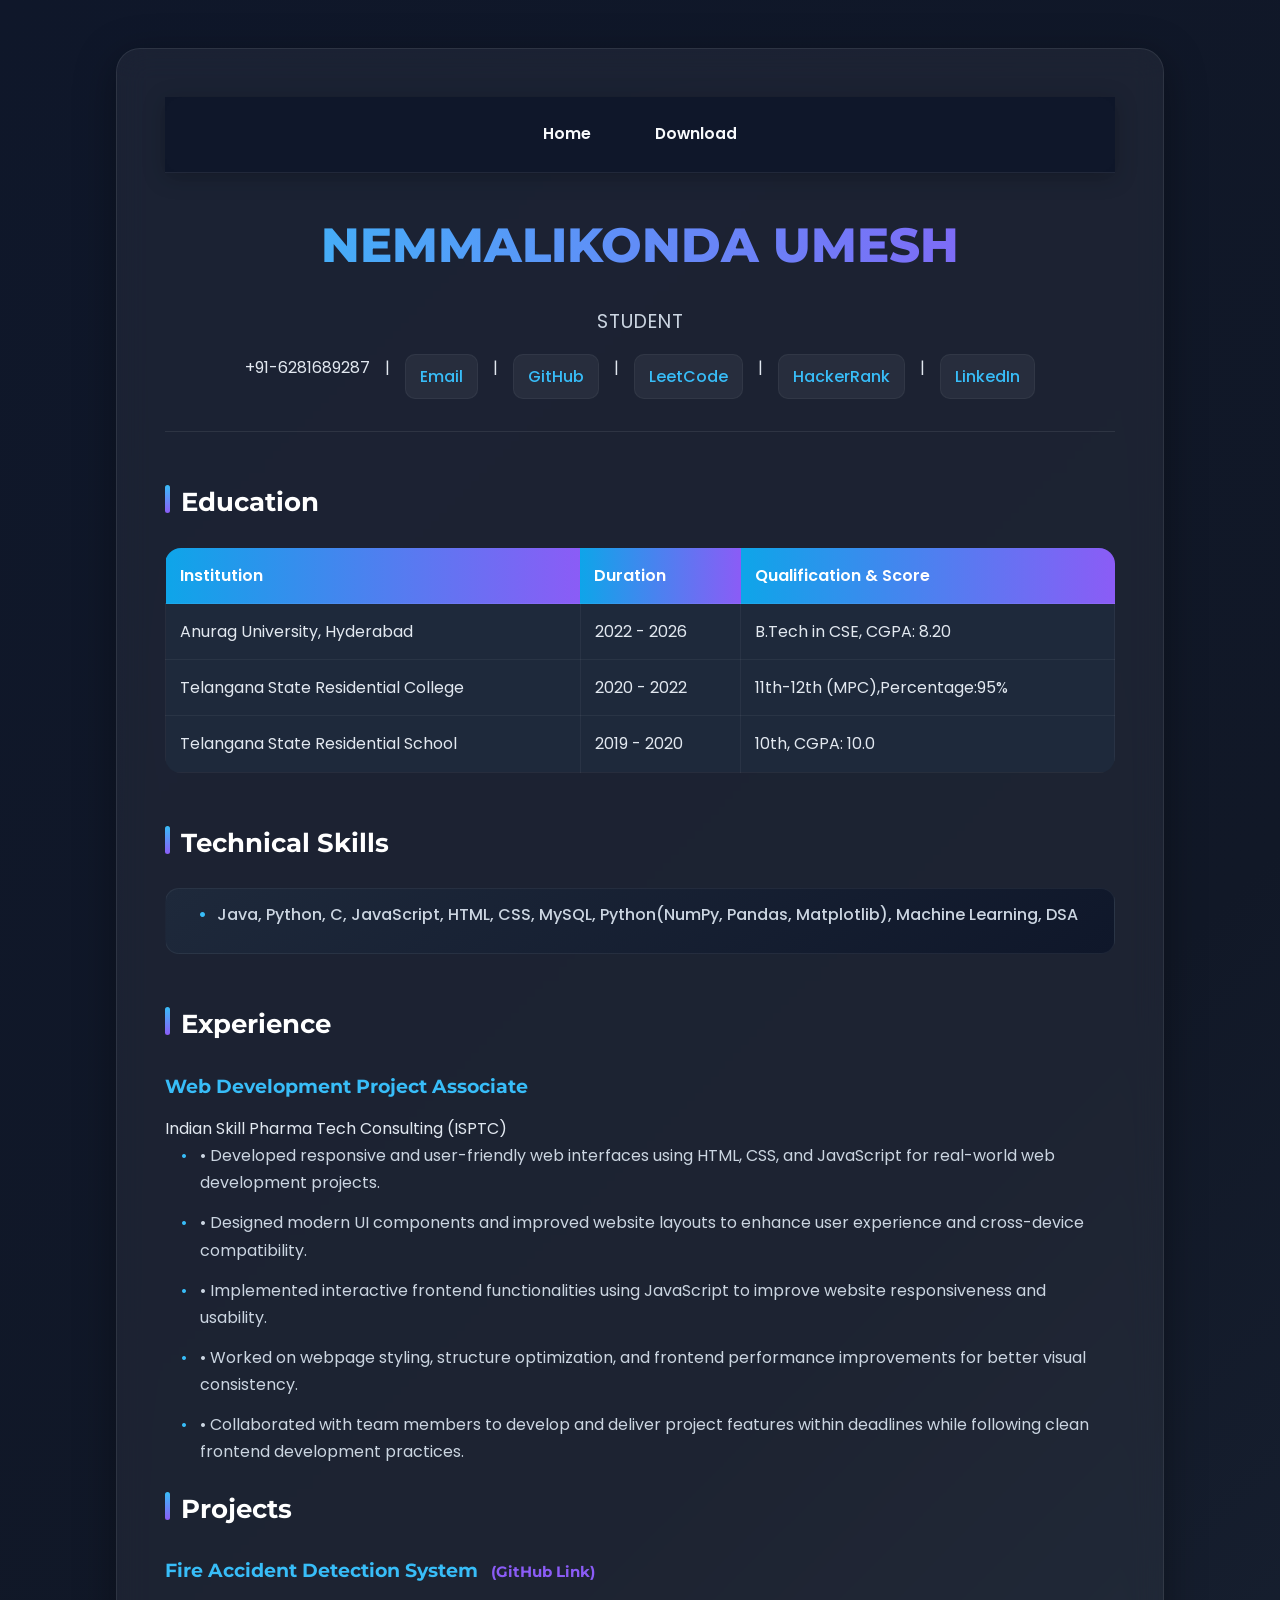
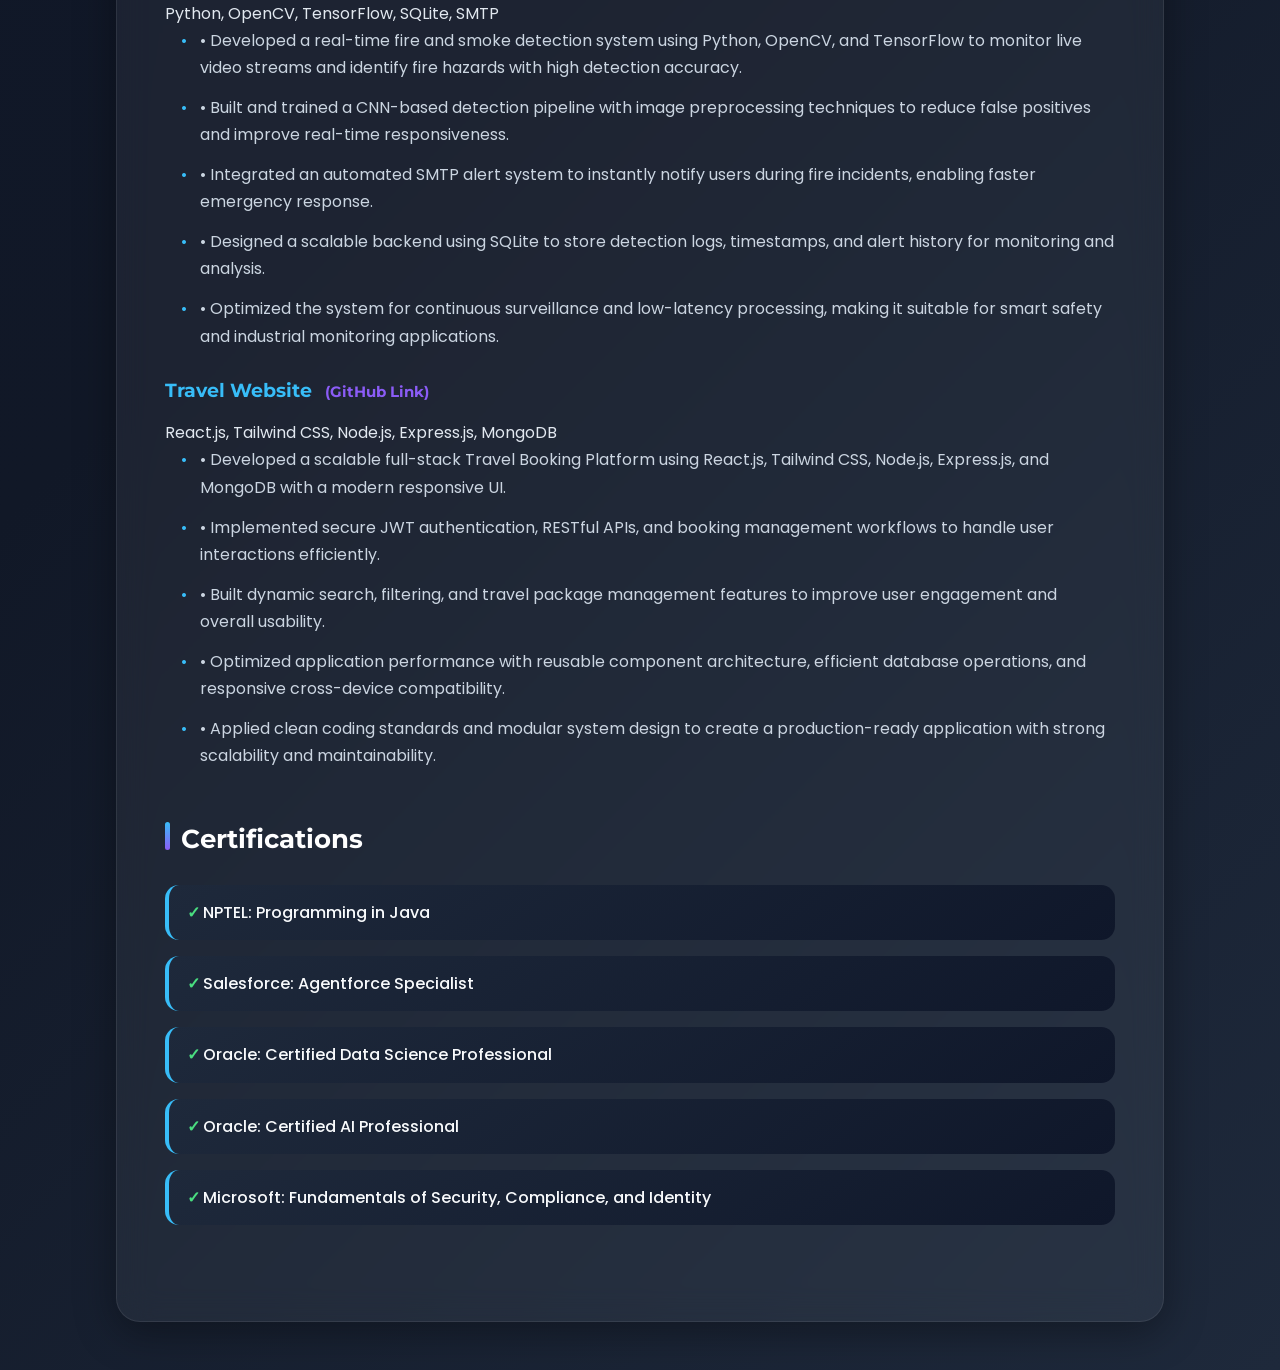
==== resume.html @ 6491c3d7 "Add files via upload" ====
<!DOCTYPE html>
<html lang="en">
<head>
  <meta charset="UTF-8">
  <meta name="viewport" content="width=device-width, initial-scale=1">
  <title>Resume</title>
  <link rel="icon" href="..\images\logo.jpg" type="image/png"/> 
  <link href="resume.css" rel="stylesheet">
</head>
<body>
  <div class="resume-wrapper">
    <header class="header">
      <div class="strip">
      <a href="index.html">Home</a>
      <a href="./Nemalikonda UmeshN.pdf" download>Download</a>
      </div>
      <h1 class="name">NEMMALIKONDA UMESH</h1>
      <p class="title">STUDENT</p>
      <div class="contact-info">
        <span>+91-6281689287</span> |
        <a href="mailto:umeshkumarnemalikonda@gmail.com" class="contact-item">Email</a> |
        <a href="https://github.com/NemalikondaUmesh" class="contact-item">GitHub</a> |
        <a href="https://leetcode.com/u/Umeshnemalikonda/" class="contact-item">LeetCode</a> |
        <a href="https://www.hackerrank.com/profile/22eg105n39" class="contact-item">HackerRank</a>  |
        <a href="https://www.linkedin.com/in/nemalikonda-umesh/" class="contact-item">LinkedIn</a>
      </div>
    </header>

    <section class="section">
      <h2 class="section-title">Education</h2>
      <table class="table">
        <thead>
          <tr>
            <th class="table-header">Institution</th>
            <th class="table-header">Duration</th>
            <th class="table-header">Qualification & Score</th>
          </tr>
        </thead>
        <tbody>
          <tr>
            <td class="table-cell">Anurag University, Hyderabad</td>
            <td class="table-cell">2022 - 2026</td>
            <td class="table-cell">B.Tech in CSE, CGPA: 8.20</td>
          </tr>
          <tr>
            <td class="table-cell">Telangana State Residential College</td>
            <td class="table-cell">2020 - 2022</td>
            <td class="table-cell">11th-12th (MPC),Percentage:95%</td>
          </tr>
          <tr>
            <td class="table-cell">Telangana State Residential School</td>
            <td class="table-cell">2019 - 2020</td>
            <td class="table-cell">10th, CGPA: 10.0</td>
          </tr>
        </tbody>
      </table>
    </section>

    <section class="section">
      <h2 class="section-title">Technical Skills</h2>
      <ul class="skills-list">
        <li><div class="bullet-point">Java, Python, C, JavaScript, HTML, CSS, MySQL, Python(NumPy, Pandas, Matplotlib), Machine Learning, DSA</div></li>
      </ul>
    </section>

   <section class="section">

    <!-- EXPERIENCE -->
    <h2 class="section-title">Experience</h2>

    <div class="project-card">

        <div class="project-title">
            Web Development Project Associate
        </div>

        <div class="company-name">
            Indian Skill Pharma Tech Consulting (ISPTC)
        </div>

        <div class="bullet-point">
            • Developed responsive and user-friendly web interfaces using HTML, CSS, and JavaScript for real-world web development projects.
        </div>

        <div class="bullet-point">
            • Designed modern UI components and improved website layouts to enhance user experience and cross-device compatibility.
        </div>

        <div class="bullet-point">
            • Implemented interactive frontend functionalities using JavaScript to improve website responsiveness and usability.
        </div>

        <div class="bullet-point">
            • Worked on webpage styling, structure optimization, and frontend performance improvements for better visual consistency.
        </div>

        <div class="bullet-point">
            • Collaborated with team members to develop and deliver project features within deadlines while following clean frontend development practices.
        </div>

    </div>


    <!-- PROJECTS -->
    <h2 class="section-title">Projects</h2>

    <!-- FIRE ACCIDENT DETECTION -->
    <div class="project-card">

        <div class="project-title">
            Fire Accident Detection System
            <a href="https://github.com/NemalikondaUmesh/Tourist-website" target="_blank">
                (GitHub Link)
            </a>
        </div>

        <div class="tech-stack">
            Python, OpenCV, TensorFlow, SQLite, SMTP
        </div>

        <div class="bullet-point">
            • Developed a real-time fire and smoke detection system using Python, OpenCV, and TensorFlow to monitor live video streams and identify fire hazards with high detection accuracy.
        </div>

        <div class="bullet-point">
            • Built and trained a CNN-based detection pipeline with image preprocessing techniques to reduce false positives and improve real-time responsiveness.
        </div>

        <div class="bullet-point">
            • Integrated an automated SMTP alert system to instantly notify users during fire incidents, enabling faster emergency response.
        </div>

        <div class="bullet-point">
            • Designed a scalable backend using SQLite to store detection logs, timestamps, and alert history for monitoring and analysis.
        </div>

        <div class="bullet-point">
            • Optimized the system for continuous surveillance and low-latency processing, making it suitable for smart safety and industrial monitoring applications.
        </div>

    </div>


    <!-- TRAVEL WEBSITE -->
    <div class="project-card">

        <div class="project-title">
            Travel Website
            <a href="https://github.com/NemalikondaUmesh/Tourist-website" target="_blank">
                (GitHub Link)
            </a>
        </div>

        <div class="tech-stack">
            React.js, Tailwind CSS, Node.js, Express.js, MongoDB
        </div>

        <div class="bullet-point">
            • Developed a scalable full-stack Travel Booking Platform using React.js, Tailwind CSS, Node.js, Express.js, and MongoDB with a modern responsive UI.
        </div>

        <div class="bullet-point">
            • Implemented secure JWT authentication, RESTful APIs, and booking management workflows to handle user interactions efficiently.
        </div>

        <div class="bullet-point">
            • Built dynamic search, filtering, and travel package management features to improve user engagement and overall usability.
        </div>

        <div class="bullet-point">
            • Optimized application performance with reusable component architecture, efficient database operations, and responsive cross-device compatibility.
        </div>

        <div class="bullet-point">
            • Applied clean coding standards and modular system design to create a production-ready application with strong scalability and maintainability.
        </div>

    </div>

</section>

    <section class="section">

    <h2 class="section-title">Certifications</h2>

    <div class="certification-item">
        NPTEL: Programming in Java
    </div>

    <div class="certification-item">
        Salesforce: Agentforce Specialist
    </div>

    <div class="certification-item">
        Oracle: Certified Data Science Professional
    </div>

    <div class="certification-item">
        Oracle: Certified AI Professional
    </div>

    <div class="certification-item">
        Microsoft: Fundamentals of Security, Compliance, and Identity
    </div>

</section>
    
  </div>
</body>
</html>
---- resume.css ----
/* ===== GOOGLE FONTS ===== */
@import url('https://fonts.googleapis.com/css2?family=Montserrat:wght@500;600;700;800&family=Poppins:wght@300;400;500;600&display=swap');

/* ===== BODY ===== */
body{
    font-family:'Poppins',sans-serif;
    background:linear-gradient(135deg,#0f172a,#111827,#1e293b);
    margin:0;
    padding:0;
    color:#e2e8f0;
    line-height:1.7;
}

/* ===== TOP NAVIGATION ===== */
.strip{
    background:rgba(15,23,42,0.95);
    backdrop-filter:blur(10px);
    padding:14px 24px;
    display:flex;
    justify-content:center;
    align-items:center;
    gap:28px;
    position:sticky;
    top:0;
    z-index:1000;
    border-bottom:1px solid rgba(255,255,255,0.08);
    box-shadow:0 4px 20px rgba(0,0,0,0.25);
}

.strip a{
    color:#f8fafc;
    text-decoration:none;
    font-weight:600;
    font-size:0.98rem;
    padding:10px 18px;
    border-radius:10px;
    transition:0.3s ease;
}

.strip a:hover{
    background:linear-gradient(90deg,#0ea5e9,#8b5cf6);
    color:#fff;
    transform:translateY(-2px);
}

/* ===== RESUME CONTAINER ===== */
.resume-wrapper{
    max-width:950px;
    margin:3rem auto;
    background:rgba(255,255,255,0.05);
    backdrop-filter:blur(16px);
    border-radius:24px;
    padding:3rem;
    border:1px solid rgba(255,255,255,0.08);
    box-shadow:0 10px 40px rgba(0,0,0,0.35);
}

/* ===== HEADER ===== */
.header{
    text-align:center;
    margin-bottom:3rem;
    padding-bottom:2rem;
    border-bottom:1px solid rgba(255,255,255,0.08);
}

.name{
    font-size:3rem;
    font-family:'Montserrat',sans-serif;
    font-weight:800;
    background:linear-gradient(90deg,#38bdf8,#8b5cf6);
    -webkit-background-clip:text;
    -webkit-text-fill-color:transparent;
    margin-bottom:0.5rem;
}

.title{
    font-size:1.2rem;
    color:#cbd5e1;
    letter-spacing:1px;
    margin-bottom:1rem;
}

/* ===== CONTACT ===== */
.contact-info{
    display:flex;
    flex-wrap:wrap;
    justify-content:center;
    gap:15px;
    margin-top:1rem;
}

.contact-item{
    text-decoration:none;
    color:#38bdf8;
    font-weight:500;
    padding:8px 14px;
    border-radius:10px;
    background:rgba(255,255,255,0.05);
    transition:0.3s ease;
    border:1px solid rgba(255,255,255,0.05);
}

.contact-item:hover{
    background:linear-gradient(90deg,#0ea5e9,#8b5cf6);
    color:#fff;
    transform:translateY(-2px);
}

/* ===== SECTIONS ===== */
.section{
    margin-bottom:3rem;
}

.section-title{
    font-size:1.6rem;
    font-family:'Montserrat',sans-serif;
    color:#ffffff;
    margin-bottom:1.5rem;
    position:relative;
    padding-left:16px;
}

.section-title::before{
    content:'';
    position:absolute;
    left:0;
    top:5px;
    width:5px;
    height:28px;
    border-radius:10px;
    background:linear-gradient(#38bdf8,#8b5cf6);
}

/* ===== SKILLS ===== */
.skills-list{
    display:grid;
    grid-template-columns:repeat(auto-fit,minmax(220px,1fr));
    gap:1rem;
    padding:0;
}

.skills-list li{
    list-style:none;
    background:linear-gradient(145deg,#1e293b,#0f172a);
    padding:12px 16px;
    border-radius:14px;
    border:1px solid rgba(255,255,255,0.06);
    transition:0.3s ease;
    color:#f8fafc;
    font-weight:500;
}

.skills-list li:hover{
    transform:translateY(-4px);
    background:linear-gradient(145deg,#0ea5e9,#8b5cf6);
}

/* ===== TABLE ===== */
.table{
    width:100%;
    border-collapse:collapse;
    overflow:hidden;
    border-radius:16px;
}

.table-header{
    background:linear-gradient(90deg,#0ea5e9,#8b5cf6);
    color:#fff;
    padding:14px;
    font-weight:600;
    text-align:left;
}

.table-cell{
    background:#1e293b;
    border:1px solid rgba(255,255,255,0.05);
    padding:14px;
    color:#e2e8f0;
}

/* ===== PROJECTS ===== */
.project-title{
    font-size:1.2rem;
    font-weight:700;
    color:#38bdf8;
    margin-top:1.5rem;
    margin-bottom:0.8rem;
    font-family:'Montserrat',sans-serif;
}

.project-title a{
    color:#8b5cf6;
    text-decoration:none;
    font-size:0.95rem;
    margin-left:8px;
}

.project-title a:hover{
    color:#38bdf8;
    text-decoration:underline;
}

/* ===== BULLET POINTS ===== */
.bullet-point{
    margin-left:1rem;
    margin-bottom:0.8rem;
    color:#cbd5e1;
    position:relative;
    padding-left:1.2rem;
}

.bullet-point::before{
    content:'•';
    position:absolute;
    left:0;
    color:#38bdf8;
    font-size:1.1rem;
}

/* ===== CERTIFICATIONS ===== */
.certification-item{
    background:linear-gradient(145deg,#1e293b,#0f172a);
    margin-bottom:1rem;
    padding:14px 18px;
    border-radius:14px;
    color:#f8fafc;
    border-left:4px solid #38bdf8;
    transition:0.3s ease;
    font-weight:500;
}

.certification-item:hover{
    transform:translateX(6px);
    background:linear-gradient(145deg,#0ea5e9,#8b5cf6);
}

.certification-item::before{
    content:"✓ ";
    color:#4ade80;
    font-weight:bold;
}

/* ===== EXPERIENCE BOX ===== */
.experience-box{
    background:linear-gradient(145deg,#1e293b,#0f172a);
    padding:1.5rem;
    border-radius:18px;
    border:1px solid rgba(255,255,255,0.06);
    box-shadow:0 8px 25px rgba(0,0,0,0.20);
}

/* ===== RESPONSIVE ===== */
@media(max-width:768px){

    .resume-wrapper{
        margin:1rem;
        padding:1.5rem;
    }

    .name{
        font-size:2rem;
    }

    .title{
        font-size:1rem;
    }

    .contact-info{
        flex-direction:column;
        align-items:center;
    }

    .skills-list{
        grid-template-columns:1fr;
    }

    .section-title{
        font-size:1.3rem;
    }

    .table-header,
    .table-cell{
        padding:10px;
        font-size:0.95rem;
    }

    .strip{
        flex-wrap:wrap;
        gap:12px;
    }
}
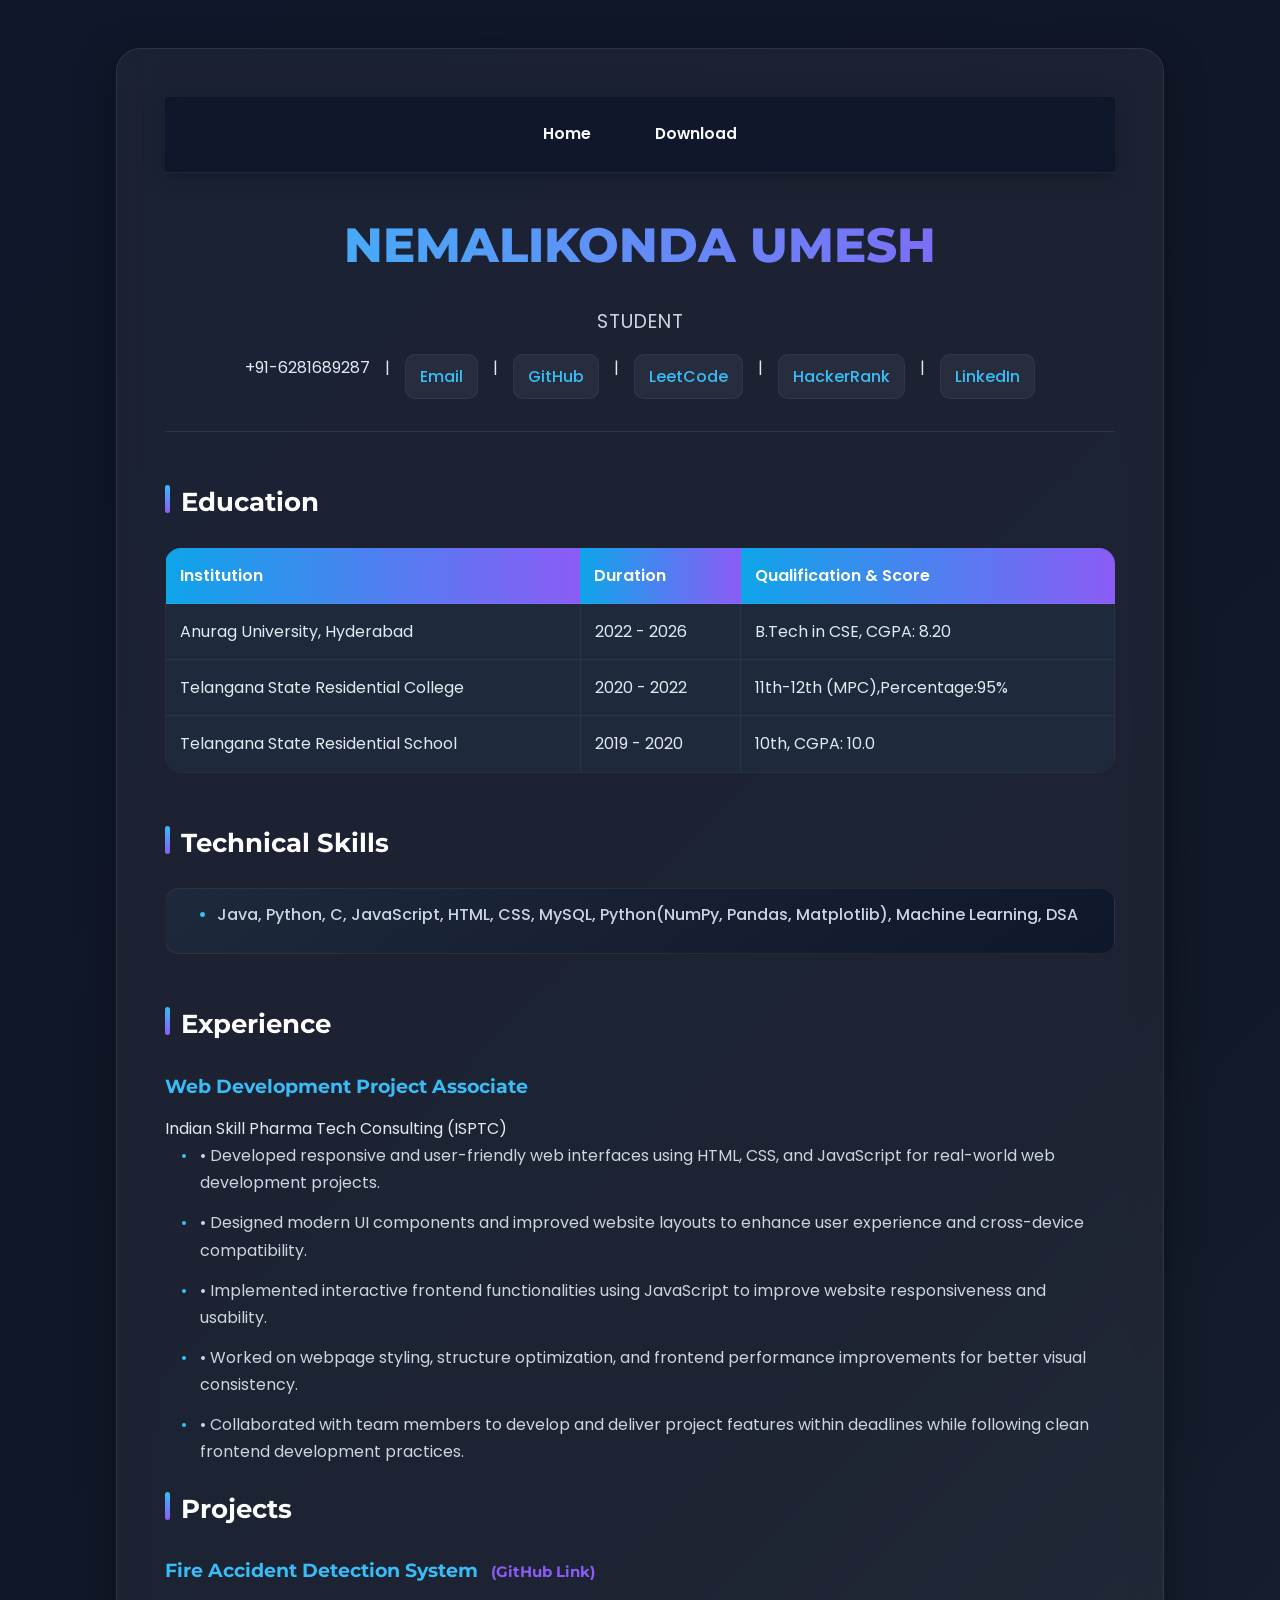
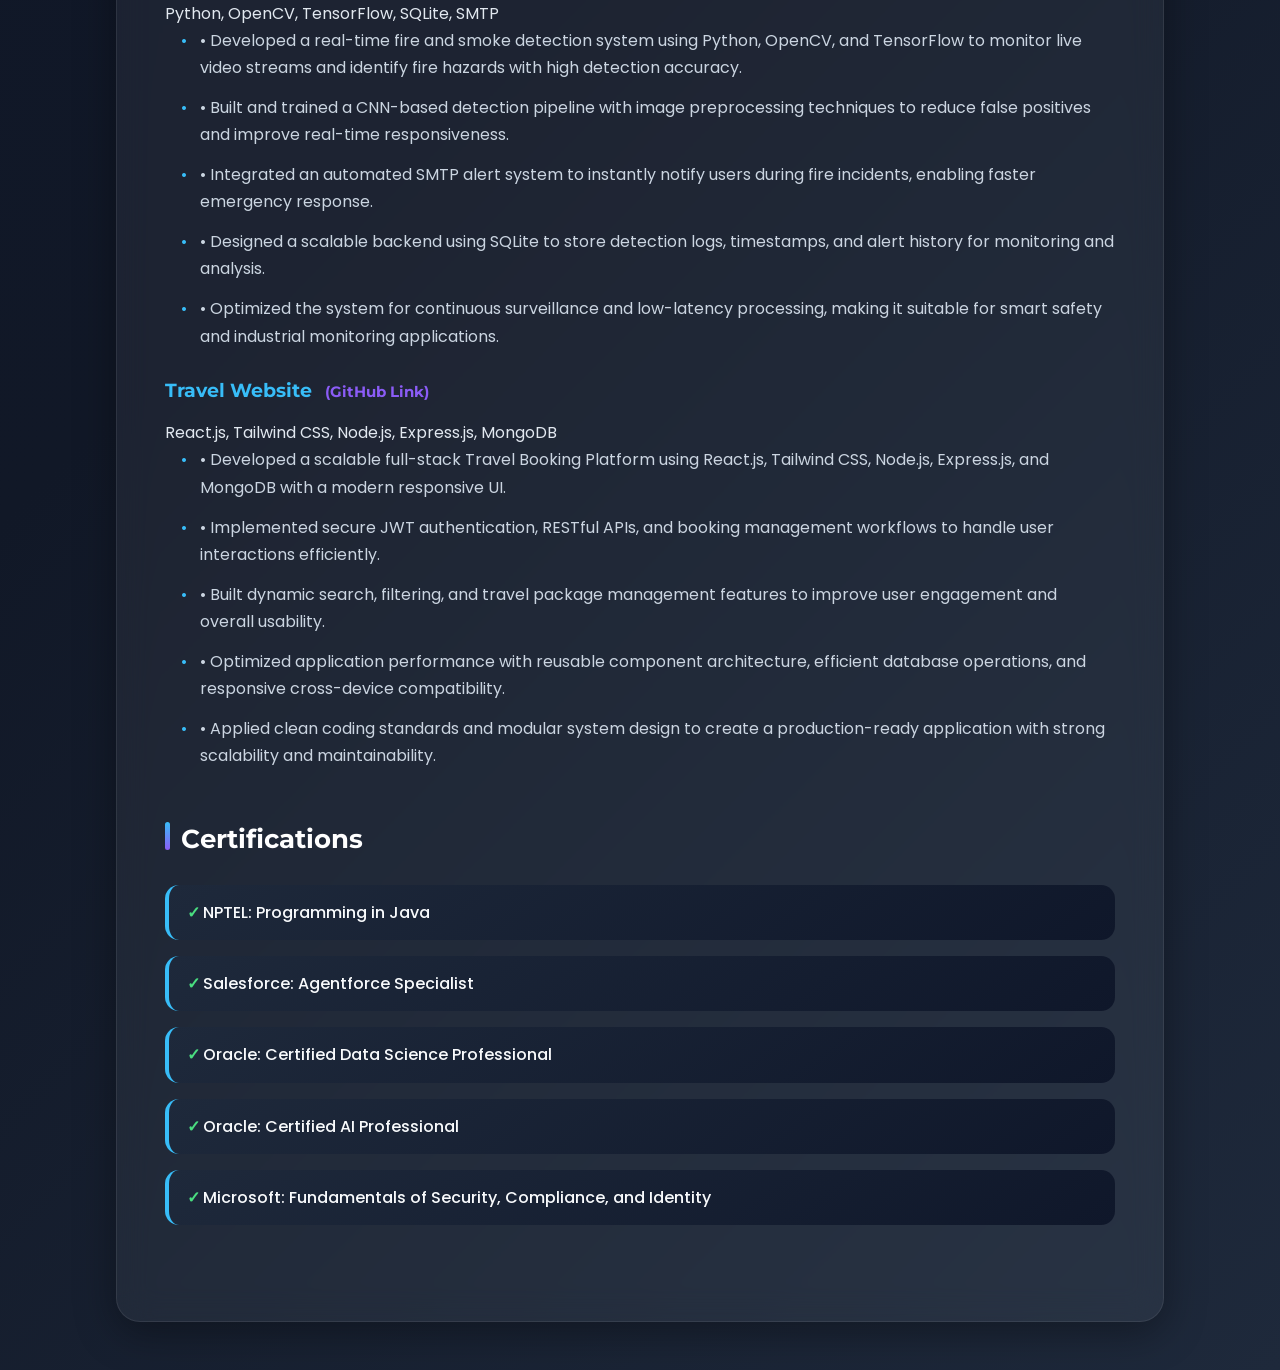
==== commit b0ce3370: "Updated portfolio" ====
--- a/resume.html
+++ b/resume.html
@@ -14,7 +14,7 @@
       <a href="index.html">Home</a>
       <a href="./Nemalikonda UmeshN.pdf" download>Download</a>
       </div>
-      <h1 class="name">NEMMALIKONDA UMESH</h1>
+      <h1 class="name">NEMALIKONDA UMESH</h1>
       <p class="title">STUDENT</p>
       <div class="contact-info">
         <span>+91-6281689287</span> |
@@ -109,7 +109,7 @@
 
         <div class="project-title">
             Fire Accident Detection System
-            <a href="https://github.com/NemalikondaUmesh/Tourist-website" target="_blank">
+            <a href="https://github.com/NemalikondaUmesh/FIRE-ACCIDENT-DETECTOR" target="_blank">
                 (GitHub Link)
             </a>
         </div>
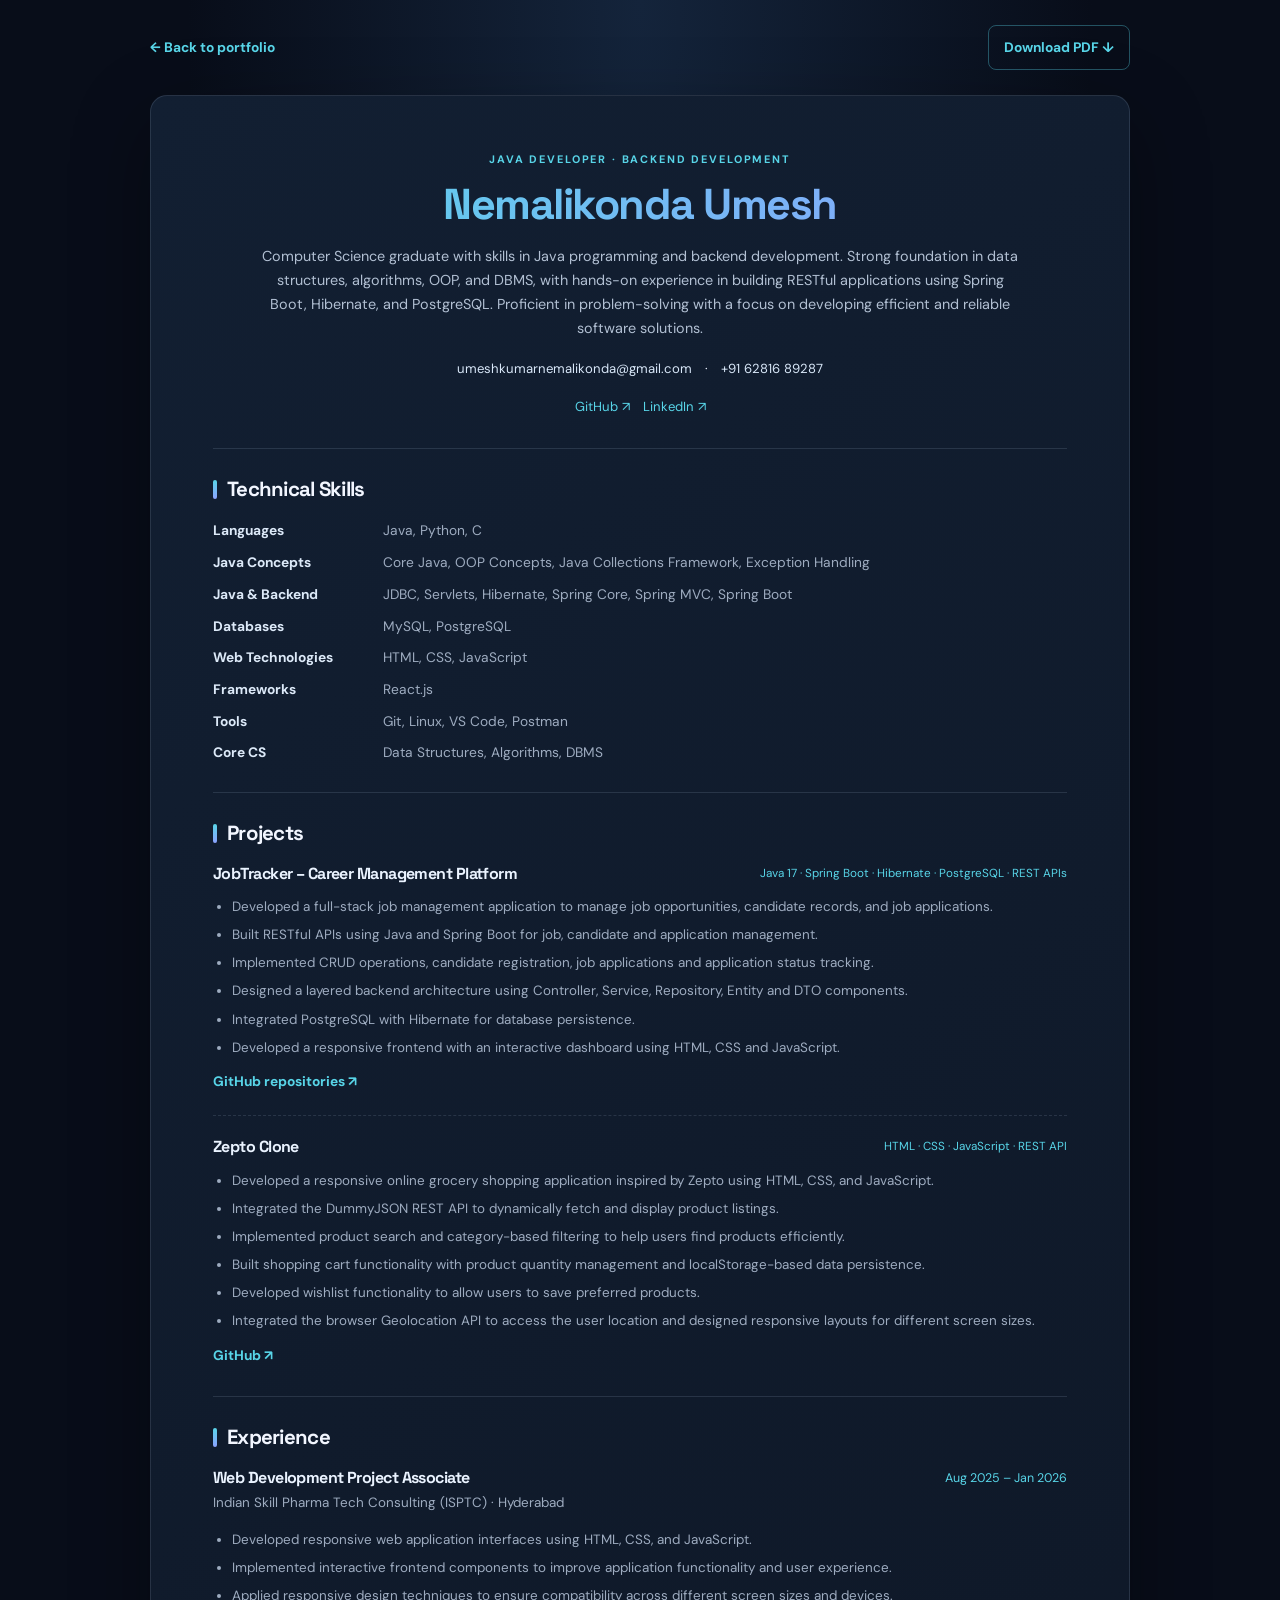
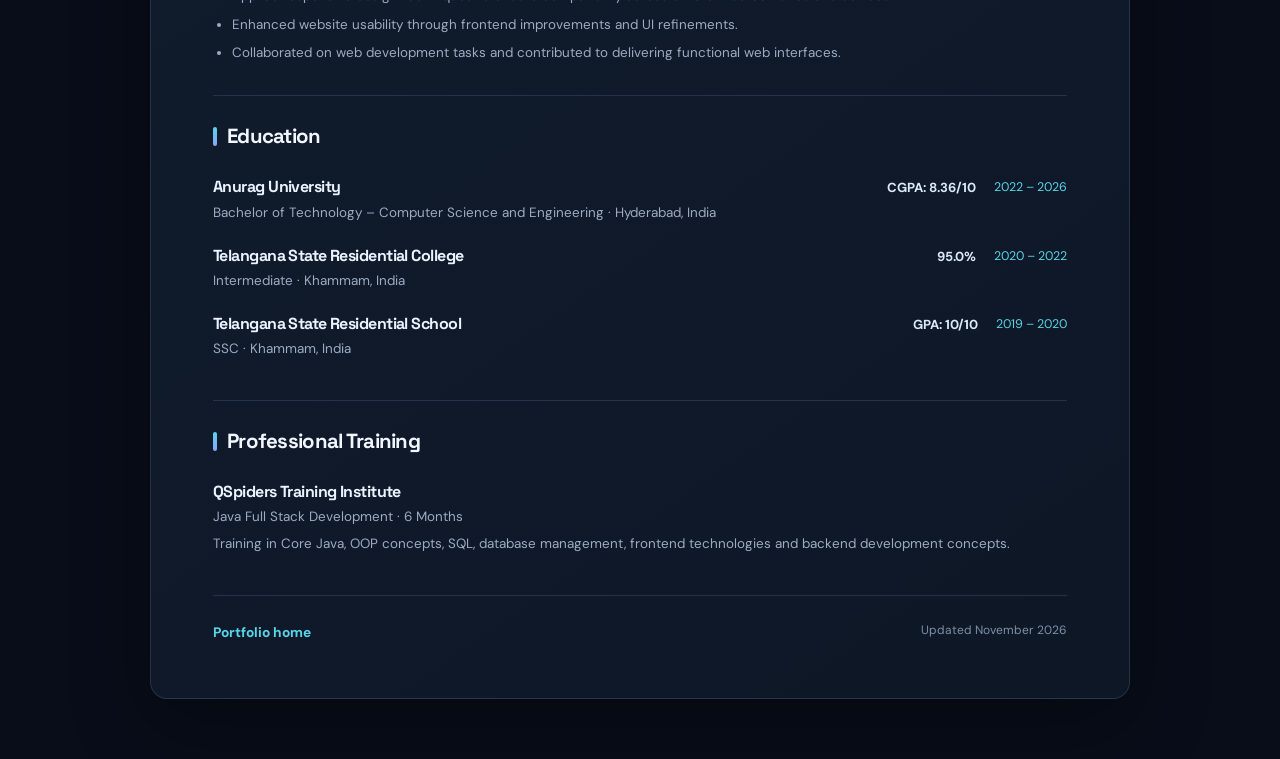
==== commit c8487223: "Update portfolio with modern design and latest resume" ====
--- a/resume.html
+++ b/resume.html
@@ -2,209 +2,51 @@
 <html lang="en">
 <head>
   <meta charset="UTF-8">
-  <meta name="viewport" content="width=device-width, initial-scale=1">
-  <title>Resume</title>
-  <link rel="icon" href="..\images\logo.jpg" type="image/png"/> 
-  <link href="resume.css" rel="stylesheet">
+  <meta name="viewport" content="width=device-width, initial-scale=1.0">
+  <meta name="description" content="Resume of Nemalikonda Umesh, Java Developer.">
+  <meta name="theme-color" content="#080d19">
+  <title>Resume | Nemalikonda Umesh</title>
+  <link rel="icon" href="./favicon.svg" type="image/svg+xml">
+  <link rel="preconnect" href="https://fonts.googleapis.com">
+  <link rel="preconnect" href="https://fonts.gstatic.com" crossorigin>
+  <link href="https://fonts.googleapis.com/css2?family=DM+Sans:wght@400;500;600;700&family=Space+Grotesk:wght@500;600;700&display=swap" rel="stylesheet">
+  <link rel="stylesheet" href="resume.css">
 </head>
 <body>
-  <div class="resume-wrapper">
-    <header class="header">
-      <div class="strip">
-      <a href="index.html">Home</a>
-      <a href="./Nemalikonda UmeshN.pdf" download>Download</a>
-      </div>
-      <h1 class="name">NEMALIKONDA UMESH</h1>
-      <p class="title">STUDENT</p>
-      <div class="contact-info">
-        <span>+91-6281689287</span> |
-        <a href="mailto:umeshkumarnemalikonda@gmail.com" class="contact-item">Email</a> |
-        <a href="https://github.com/NemalikondaUmesh" class="contact-item">GitHub</a> |
-        <a href="https://leetcode.com/u/Umeshnemalikonda/" class="contact-item">LeetCode</a> |
-        <a href="https://www.hackerrank.com/profile/22eg105n39" class="contact-item">HackerRank</a>  |
-        <a href="https://www.linkedin.com/in/nemalikonda-umesh/" class="contact-item">LinkedIn</a>
-      </div>
-    </header>
+  <div class="resume-shell">
+    <nav class="resume-nav"><a href="index.html">← Back to portfolio</a><a class="download-link" href="./NEMALIKONDA%20UMESH.pdf" download>Download PDF ↓</a></nav>
+    <main class="resume-paper">
+      <header class="resume-header">
+        <p class="eyebrow">JAVA DEVELOPER · BACKEND DEVELOPMENT</p>
+        <h1>Nemalikonda Umesh</h1>
+        <p class="summary">Computer Science graduate with skills in Java programming and backend development. Strong foundation in data structures, algorithms, OOP, and DBMS, with hands-on experience in building RESTful applications using Spring Boot, Hibernate, and PostgreSQL. Proficient in problem-solving with a focus on developing efficient and reliable software solutions.</p>
+        <div class="contact-row"><a href="mailto:umeshkumarnemalikonda@gmail.com">umeshkumarnemalikonda@gmail.com</a><span>·</span><a href="tel:+916281689287">+91 62816 89287</a></div>
+        <div class="contact-row links"><a href="https://github.com/NemalikondaUmesh" target="_blank" rel="noopener noreferrer">GitHub ↗</a><a href="https://www.linkedin.com/in/nemalikonda-umesh/" target="_blank" rel="noopener noreferrer">LinkedIn ↗</a></div>
+      </header>
 
-    <section class="section">
-      <h2 class="section-title">Education</h2>
-      <table class="table">
-        <thead>
-          <tr>
-            <th class="table-header">Institution</th>
-            <th class="table-header">Duration</th>
-            <th class="table-header">Qualification & Score</th>
-          </tr>
-        </thead>
-        <tbody>
-          <tr>
-            <td class="table-cell">Anurag University, Hyderabad</td>
-            <td class="table-cell">2022 - 2026</td>
-            <td class="table-cell">B.Tech in CSE, CGPA: 8.20</td>
-          </tr>
-          <tr>
-            <td class="table-cell">Telangana State Residential College</td>
-            <td class="table-cell">2020 - 2022</td>
-            <td class="table-cell">11th-12th (MPC),Percentage:95%</td>
-          </tr>
-          <tr>
-            <td class="table-cell">Telangana State Residential School</td>
-            <td class="table-cell">2019 - 2020</td>
-            <td class="table-cell">10th, CGPA: 10.0</td>
-          </tr>
-        </tbody>
-      </table>
-    </section>
+      <section class="resume-section"><h2>Technical Skills</h2><div class="skill-lines">
+        <p><strong>Languages</strong><span>Java, Python, C</span></p>
+        <p><strong>Java Concepts</strong><span>Core Java, OOP Concepts, Java Collections Framework, Exception Handling</span></p>
+        <p><strong>Java & Backend</strong><span>JDBC, Servlets, Hibernate, Spring Core, Spring MVC, Spring Boot</span></p>
+        <p><strong>Databases</strong><span>MySQL, PostgreSQL</span></p>
+        <p><strong>Web Technologies</strong><span>HTML, CSS, JavaScript</span></p>
+        <p><strong>Frameworks</strong><span>React.js</span></p>
+        <p><strong>Tools</strong><span>Git, Linux, VS Code, Postman</span></p>
+        <p><strong>Core CS</strong><span>Data Structures, Algorithms, DBMS</span></p>
+      </div></section>
 
-    <section class="section">
-      <h2 class="section-title">Technical Skills</h2>
-      <ul class="skills-list">
-        <li><div class="bullet-point">Java, Python, C, JavaScript, HTML, CSS, MySQL, Python(NumPy, Pandas, Matplotlib), Machine Learning, DSA</div></li>
-      </ul>
-    </section>
+      <section class="resume-section"><h2>Projects</h2>
+        <article class="resume-project"><div class="project-heading"><h3>JobTracker – Career Management Platform</h3><span>Java 17 · Spring Boot · Hibernate · PostgreSQL · REST APIs</span></div><ul><li>Developed a full-stack job management application to manage job opportunities, candidate records, and job applications.</li><li>Built RESTful APIs using Java and Spring Boot for job, candidate and application management.</li><li>Implemented CRUD operations, candidate registration, job applications and application status tracking.</li><li>Designed a layered backend architecture using Controller, Service, Repository, Entity and DTO components.</li><li>Integrated PostgreSQL with Hibernate for database persistence.</li><li>Developed a responsive frontend with an interactive dashboard using HTML, CSS and JavaScript.</li></ul><a href="https://github.com/NemalikondaUmesh?tab=repositories" target="_blank" rel="noopener noreferrer">GitHub repositories ↗</a></article>
+        <article class="resume-project"><div class="project-heading"><h3>Zepto Clone</h3><span>HTML · CSS · JavaScript · REST API</span></div><ul><li>Developed a responsive online grocery shopping application inspired by Zepto using HTML, CSS, and JavaScript.</li><li>Integrated the DummyJSON REST API to dynamically fetch and display product listings.</li><li>Implemented product search and category-based filtering to help users find products efficiently.</li><li>Built shopping cart functionality with product quantity management and localStorage-based data persistence.</li><li>Developed wishlist functionality to allow users to save preferred products.</li><li>Integrated the browser Geolocation API to access the user location and designed responsive layouts for different screen sizes.</li></ul><a href="https://github.com/NemalikondaUmesh/Zepto-Clone" target="_blank" rel="noopener noreferrer">GitHub ↗</a></article>
+      </section>
 
-   <section class="section">
+      <section class="resume-section"><h2>Experience</h2><article class="experience-entry"><div class="entry-heading"><div><h3>Web Development Project Associate</h3><p>Indian Skill Pharma Tech Consulting (ISPTC) · Hyderabad</p></div><time>Aug 2025 – Jan 2026</time></div><ul><li>Developed responsive web application interfaces using HTML, CSS, and JavaScript.</li><li>Implemented interactive frontend components to improve application functionality and user experience.</li><li>Applied responsive design techniques to ensure compatibility across different screen sizes and devices.</li><li>Enhanced website usability through frontend improvements and UI refinements.</li><li>Collaborated on web development tasks and contributed to delivering functional web interfaces.</li></ul></article></section>
 
-    <!-- EXPERIENCE -->
-    <h2 class="section-title">Experience</h2>
+      <section class="resume-section"><h2>Education</h2><div class="education-entry"><div><h3>Anurag University</h3><p>Bachelor of Technology – Computer Science and Engineering · Hyderabad, India</p></div><strong>CGPA: 8.36/10</strong><time>2022 – 2026</time></div><div class="education-entry"><div><h3>Telangana State Residential College</h3><p>Intermediate · Khammam, India</p></div><strong>95.0%</strong><time>2020 – 2022</time></div><div class="education-entry"><div><h3>Telangana State Residential School</h3><p>SSC · Khammam, India</p></div><strong>GPA: 10/10</strong><time>2019 – 2020</time></div></section>
 
-    <div class="project-card">
-
-        <div class="project-title">
-            Web Development Project Associate
-        </div>
-
-        <div class="company-name">
-            Indian Skill Pharma Tech Consulting (ISPTC)
-        </div>
-
-        <div class="bullet-point">
-            • Developed responsive and user-friendly web interfaces using HTML, CSS, and JavaScript for real-world web development projects.
-        </div>
-
-        <div class="bullet-point">
-            • Designed modern UI components and improved website layouts to enhance user experience and cross-device compatibility.
-        </div>
-
-        <div class="bullet-point">
-            • Implemented interactive frontend functionalities using JavaScript to improve website responsiveness and usability.
-        </div>
-
-        <div class="bullet-point">
-            • Worked on webpage styling, structure optimization, and frontend performance improvements for better visual consistency.
-        </div>
-
-        <div class="bullet-point">
-            • Collaborated with team members to develop and deliver project features within deadlines while following clean frontend development practices.
-        </div>
-
-    </div>
-
-
-    <!-- PROJECTS -->
-    <h2 class="section-title">Projects</h2>
-
-    <!-- FIRE ACCIDENT DETECTION -->
-    <div class="project-card">
-
-        <div class="project-title">
-            Fire Accident Detection System
-            <a href="https://github.com/NemalikondaUmesh/FIRE-ACCIDENT-DETECTOR" target="_blank">
-                (GitHub Link)
-            </a>
-        </div>
-
-        <div class="tech-stack">
-            Python, OpenCV, TensorFlow, SQLite, SMTP
-        </div>
-
-        <div class="bullet-point">
-            • Developed a real-time fire and smoke detection system using Python, OpenCV, and TensorFlow to monitor live video streams and identify fire hazards with high detection accuracy.
-        </div>
-
-        <div class="bullet-point">
-            • Built and trained a CNN-based detection pipeline with image preprocessing techniques to reduce false positives and improve real-time responsiveness.
-        </div>
-
-        <div class="bullet-point">
-            • Integrated an automated SMTP alert system to instantly notify users during fire incidents, enabling faster emergency response.
-        </div>
-
-        <div class="bullet-point">
-            • Designed a scalable backend using SQLite to store detection logs, timestamps, and alert history for monitoring and analysis.
-        </div>
-
-        <div class="bullet-point">
-            • Optimized the system for continuous surveillance and low-latency processing, making it suitable for smart safety and industrial monitoring applications.
-        </div>
-
-    </div>
-
-
-    <!-- TRAVEL WEBSITE -->
-    <div class="project-card">
-
-        <div class="project-title">
-            Travel Website
-            <a href="https://github.com/NemalikondaUmesh/Tourist-website" target="_blank">
-                (GitHub Link)
-            </a>
-        </div>
-
-        <div class="tech-stack">
-            React.js, Tailwind CSS, Node.js, Express.js, MongoDB
-        </div>
-
-        <div class="bullet-point">
-            • Developed a scalable full-stack Travel Booking Platform using React.js, Tailwind CSS, Node.js, Express.js, and MongoDB with a modern responsive UI.
-        </div>
-
-        <div class="bullet-point">
-            • Implemented secure JWT authentication, RESTful APIs, and booking management workflows to handle user interactions efficiently.
-        </div>
-
-        <div class="bullet-point">
-            • Built dynamic search, filtering, and travel package management features to improve user engagement and overall usability.
-        </div>
-
-        <div class="bullet-point">
-            • Optimized application performance with reusable component architecture, efficient database operations, and responsive cross-device compatibility.
-        </div>
-
-        <div class="bullet-point">
-            • Applied clean coding standards and modular system design to create a production-ready application with strong scalability and maintainability.
-        </div>
-
-    </div>
-
-</section>
-
-    <section class="section">
-
-    <h2 class="section-title">Certifications</h2>
-
-    <div class="certification-item">
-        NPTEL: Programming in Java
-    </div>
-
-    <div class="certification-item">
-        Salesforce: Agentforce Specialist
-    </div>
-
-    <div class="certification-item">
-        Oracle: Certified Data Science Professional
-    </div>
-
-    <div class="certification-item">
-        Oracle: Certified AI Professional
-    </div>
-
-    <div class="certification-item">
-        Microsoft: Fundamentals of Security, Compliance, and Identity
-    </div>
-
-</section>
-    
+      <section class="resume-section training-section"><h2>Professional Training</h2><div class="education-entry"><div><h3>QSpiders Training Institute</h3><p>Java Full Stack Development · 6 Months</p><p>Training in Core Java, OOP concepts, SQL, database management, frontend technologies and backend development concepts.</p></div></div></section>
+      <footer class="resume-footer"><a href="index.html">Portfolio home</a><span>Updated November 2026</span></footer>
+    </main>
   </div>
 </body>
 </html>
--- a/resume.css
+++ b/resume.css
@@ -1,291 +1 @@
-/* ===== GOOGLE FONTS ===== */
-@import url('https://fonts.googleapis.com/css2?family=Montserrat:wght@500;600;700;800&family=Poppins:wght@300;400;500;600&display=swap');
-
-/* ===== BODY ===== */
-body{
-    font-family:'Poppins',sans-serif;
-    background:linear-gradient(135deg,#0f172a,#111827,#1e293b);
-    margin:0;
-    padding:0;
-    color:#e2e8f0;
-    line-height:1.7;
-}
-
-/* ===== TOP NAVIGATION ===== */
-.strip{
-    background:rgba(15,23,42,0.95);
-    backdrop-filter:blur(10px);
-    padding:14px 24px;
-    display:flex;
-    justify-content:center;
-    align-items:center;
-    gap:28px;
-    position:sticky;
-    top:0;
-    z-index:1000;
-    border-bottom:1px solid rgba(255,255,255,0.08);
-    box-shadow:0 4px 20px rgba(0,0,0,0.25);
-}
-
-.strip a{
-    color:#f8fafc;
-    text-decoration:none;
-    font-weight:600;
-    font-size:0.98rem;
-    padding:10px 18px;
-    border-radius:10px;
-    transition:0.3s ease;
-}
-
-.strip a:hover{
-    background:linear-gradient(90deg,#0ea5e9,#8b5cf6);
-    color:#fff;
-    transform:translateY(-2px);
-}
-
-/* ===== RESUME CONTAINER ===== */
-.resume-wrapper{
-    max-width:950px;
-    margin:3rem auto;
-    background:rgba(255,255,255,0.05);
-    backdrop-filter:blur(16px);
-    border-radius:24px;
-    padding:3rem;
-    border:1px solid rgba(255,255,255,0.08);
-    box-shadow:0 10px 40px rgba(0,0,0,0.35);
-}
-
-/* ===== HEADER ===== */
-.header{
-    text-align:center;
-    margin-bottom:3rem;
-    padding-bottom:2rem;
-    border-bottom:1px solid rgba(255,255,255,0.08);
-}
-
-.name{
-    font-size:3rem;
-    font-family:'Montserrat',sans-serif;
-    font-weight:800;
-    background:linear-gradient(90deg,#38bdf8,#8b5cf6);
-    -webkit-background-clip:text;
-    -webkit-text-fill-color:transparent;
-    margin-bottom:0.5rem;
-}
-
-.title{
-    font-size:1.2rem;
-    color:#cbd5e1;
-    letter-spacing:1px;
-    margin-bottom:1rem;
-}
-
-/* ===== CONTACT ===== */
-.contact-info{
-    display:flex;
-    flex-wrap:wrap;
-    justify-content:center;
-    gap:15px;
-    margin-top:1rem;
-}
-
-.contact-item{
-    text-decoration:none;
-    color:#38bdf8;
-    font-weight:500;
-    padding:8px 14px;
-    border-radius:10px;
-    background:rgba(255,255,255,0.05);
-    transition:0.3s ease;
-    border:1px solid rgba(255,255,255,0.05);
-}
-
-.contact-item:hover{
-    background:linear-gradient(90deg,#0ea5e9,#8b5cf6);
-    color:#fff;
-    transform:translateY(-2px);
-}
-
-/* ===== SECTIONS ===== */
-.section{
-    margin-bottom:3rem;
-}
-
-.section-title{
-    font-size:1.6rem;
-    font-family:'Montserrat',sans-serif;
-    color:#ffffff;
-    margin-bottom:1.5rem;
-    position:relative;
-    padding-left:16px;
-}
-
-.section-title::before{
-    content:'';
-    position:absolute;
-    left:0;
-    top:5px;
-    width:5px;
-    height:28px;
-    border-radius:10px;
-    background:linear-gradient(#38bdf8,#8b5cf6);
-}
-
-/* ===== SKILLS ===== */
-.skills-list{
-    display:grid;
-    grid-template-columns:repeat(auto-fit,minmax(220px,1fr));
-    gap:1rem;
-    padding:0;
-}
-
-.skills-list li{
-    list-style:none;
-    background:linear-gradient(145deg,#1e293b,#0f172a);
-    padding:12px 16px;
-    border-radius:14px;
-    border:1px solid rgba(255,255,255,0.06);
-    transition:0.3s ease;
-    color:#f8fafc;
-    font-weight:500;
-}
-
-.skills-list li:hover{
-    transform:translateY(-4px);
-    background:linear-gradient(145deg,#0ea5e9,#8b5cf6);
-}
-
-/* ===== TABLE ===== */
-.table{
-    width:100%;
-    border-collapse:collapse;
-    overflow:hidden;
-    border-radius:16px;
-}
-
-.table-header{
-    background:linear-gradient(90deg,#0ea5e9,#8b5cf6);
-    color:#fff;
-    padding:14px;
-    font-weight:600;
-    text-align:left;
-}
-
-.table-cell{
-    background:#1e293b;
-    border:1px solid rgba(255,255,255,0.05);
-    padding:14px;
-    color:#e2e8f0;
-}
-
-/* ===== PROJECTS ===== */
-.project-title{
-    font-size:1.2rem;
-    font-weight:700;
-    color:#38bdf8;
-    margin-top:1.5rem;
-    margin-bottom:0.8rem;
-    font-family:'Montserrat',sans-serif;
-}
-
-.project-title a{
-    color:#8b5cf6;
-    text-decoration:none;
-    font-size:0.95rem;
-    margin-left:8px;
-}
-
-.project-title a:hover{
-    color:#38bdf8;
-    text-decoration:underline;
-}
-
-/* ===== BULLET POINTS ===== */
-.bullet-point{
-    margin-left:1rem;
-    margin-bottom:0.8rem;
-    color:#cbd5e1;
-    position:relative;
-    padding-left:1.2rem;
-}
-
-.bullet-point::before{
-    content:'•';
-    position:absolute;
-    left:0;
-    color:#38bdf8;
-    font-size:1.1rem;
-}
-
-/* ===== CERTIFICATIONS ===== */
-.certification-item{
-    background:linear-gradient(145deg,#1e293b,#0f172a);
-    margin-bottom:1rem;
-    padding:14px 18px;
-    border-radius:14px;
-    color:#f8fafc;
-    border-left:4px solid #38bdf8;
-    transition:0.3s ease;
-    font-weight:500;
-}
-
-.certification-item:hover{
-    transform:translateX(6px);
-    background:linear-gradient(145deg,#0ea5e9,#8b5cf6);
-}
-
-.certification-item::before{
-    content:"✓ ";
-    color:#4ade80;
-    font-weight:bold;
-}
-
-/* ===== EXPERIENCE BOX ===== */
-.experience-box{
-    background:linear-gradient(145deg,#1e293b,#0f172a);
-    padding:1.5rem;
-    border-radius:18px;
-    border:1px solid rgba(255,255,255,0.06);
-    box-shadow:0 8px 25px rgba(0,0,0,0.20);
-}
-
-/* ===== RESPONSIVE ===== */
-@media(max-width:768px){
-
-    .resume-wrapper{
-        margin:1rem;
-        padding:1.5rem;
-    }
-
-    .name{
-        font-size:2rem;
-    }
-
-    .title{
-        font-size:1rem;
-    }
-
-    .contact-info{
-        flex-direction:column;
-        align-items:center;
-    }
-
-    .skills-list{
-        grid-template-columns:1fr;
-    }
-
-    .section-title{
-        font-size:1.3rem;
-    }
-
-    .table-header,
-    .table-cell{
-        padding:10px;
-        font-size:0.95rem;
-    }
-
-    .strip{
-        flex-wrap:wrap;
-        gap:12px;
-    }
-}+:root{--bg:#080d19;--paper:#101a2a;--text:#edf3ff;--muted:#9eacc0;--line:rgba(173,194,220,.15);--cyan:#58d5e8;--blue:#8ca2ff;--font:'DM Sans',sans-serif;--display:'Space Grotesk',sans-serif}*{box-sizing:border-box;margin:0;padding:0}body{background:radial-gradient(ellipse at top,#14243b 0,transparent 50%),var(--bg);color:var(--text);font-family:var(--font);line-height:1.65;padding:0 20px 60px}.resume-shell{max-width:980px;margin:auto}.resume-nav{display:flex;justify-content:space-between;align-items:center;padding:25px 0}.resume-nav a,.resume-project>a,.resume-footer a{color:var(--cyan);font-size:.86rem;font-weight:700;text-decoration:none}.download-link{padding:10px 15px;border:1px solid rgba(88,213,232,.35);border-radius:8px}.resume-paper{padding:55px 62px;background:linear-gradient(145deg,#121f32,#0e1726);border:1px solid var(--line);border-radius:17px;box-shadow:0 25px 80px #0005}.resume-header{text-align:center;padding-bottom:30px;border-bottom:1px solid var(--line)}.eyebrow{font-size:.68rem;font-weight:700;letter-spacing:.17em;color:var(--cyan)}h1,h2,h3{font-family:var(--display);line-height:1.2;letter-spacing:-.035em}.resume-header h1{font-size:2.7rem;margin:10px 0 15px;background:linear-gradient(100deg,var(--cyan),var(--blue));-webkit-background-clip:text;background-clip:text;color:transparent}.summary{max-width:760px;margin:0 auto;color:#b2c0d3;font-size:.9rem}.contact-row{display:flex;justify-content:center;gap:13px;flex-wrap:wrap;margin-top:17px;font-size:.82rem}.contact-row a{color:#d8e7f8;text-decoration:none}.contact-row.links a{color:var(--cyan)}.resume-section{padding:28px 0;border-bottom:1px solid var(--line)}.resume-section h2{font-size:1.28rem;margin-bottom:18px;color:#f2f6ff}.resume-section h2:before{content:"";display:inline-block;width:4px;height:19px;margin-right:10px;vertical-align:-3px;border-radius:3px;background:linear-gradient(var(--cyan),var(--blue))}.skill-lines{display:grid;gap:9px}.skill-lines p{display:grid;grid-template-columns:155px 1fr;gap:15px;font-size:.86rem}.skill-lines strong{color:#dce9f8}.skill-lines span{color:var(--muted)}.resume-project{padding:0 0 21px;margin-bottom:21px;border-bottom:1px dashed var(--line)}.resume-project:last-child{border-bottom:0;margin-bottom:0;padding-bottom:0}.project-heading{display:flex;justify-content:space-between;align-items:flex-start;gap:15px;margin-bottom:10px}.project-heading h3,.entry-heading h3,.education-entry h3{font-size:1rem;color:#eaf3ff}.project-heading span{font-size:.73rem;color:var(--cyan);text-align:right}.resume-project ul,.experience-entry ul{padding-left:19px;color:var(--muted);font-size:.84rem}.resume-project li,.experience-entry li{padding:3px 0}.resume-project>a{display:inline-block;margin-top:8px}.entry-heading{display:flex;justify-content:space-between;gap:20px;margin-bottom:12px}.entry-heading p,.education-entry p{font-size:.84rem;color:var(--muted);margin-top:5px}.entry-heading time,.education-entry time{font-size:.78rem;color:var(--cyan);white-space:nowrap}.education-entry{display:grid;grid-template-columns:1fr auto auto;align-items:start;gap:18px;padding:11px 0}.education-entry strong{font-size:.82rem;color:#dce9f8;white-space:nowrap}.training-section .education-entry{grid-template-columns:1fr}.resume-footer{display:flex;justify-content:space-between;padding-top:25px;color:#7f90a6;font-size:.75rem}.resume-footer span{color:#7f90a6}@media(max-width:700px){body{padding:0 12px 30px}.resume-paper{padding:30px 22px}.resume-header h1{font-size:2.1rem}.skill-lines p{grid-template-columns:1fr;gap:1px}.project-heading,.entry-heading{flex-direction:column;gap:5px}.project-heading span{text-align:left}.education-entry{grid-template-columns:1fr auto;gap:5px 12px}.education-entry time{grid-column:1/-1;grid-row:1}.education-entry strong{grid-column:2;grid-row:2}.resume-nav{gap:12px}.resume-nav a{font-size:.78rem}.resume-footer{gap:15px;flex-wrap:wrap}}@media print{body{background:#fff;color:#172033;padding:0}.resume-nav{display:none}.resume-paper{max-width:none;margin:0;padding:15mm;background:#fff;color:#172033;border:0;box-shadow:none}.resume-header,.resume-section{border-color:#d9e0e9}.resume-header h1{color:#176c83;-webkit-text-fill-color:#176c83}.eyebrow,.project-heading span,.entry-heading time,.education-entry time,.resume-project>a,.contact-row.links a{color:#176c83}.summary,.skill-lines span,.resume-project ul,.experience-entry ul,.entry-heading p,.education-entry p{color:#465366}.resume-section h2,.project-heading h3,.entry-heading h3,.education-entry h3,.skill-lines strong{color:#172033}.resume-footer{display:none}a{color:#176c83}}
